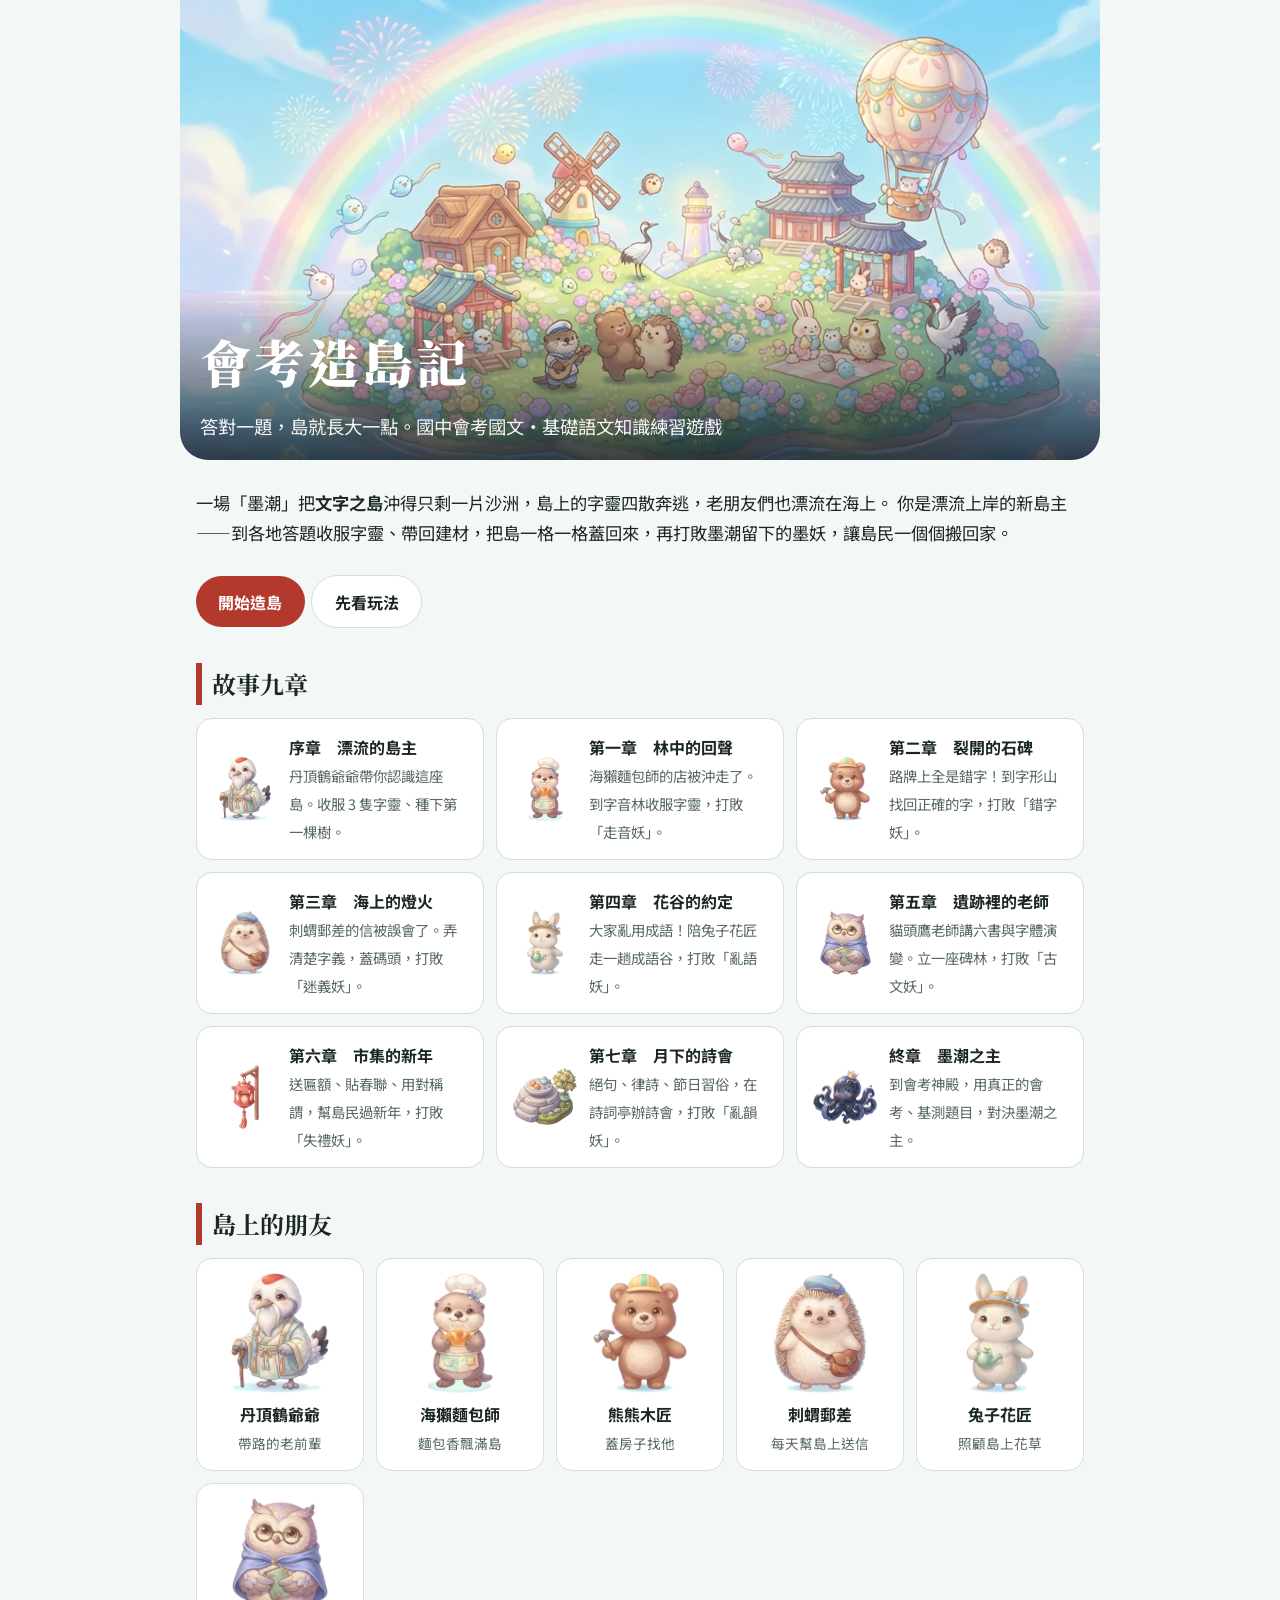
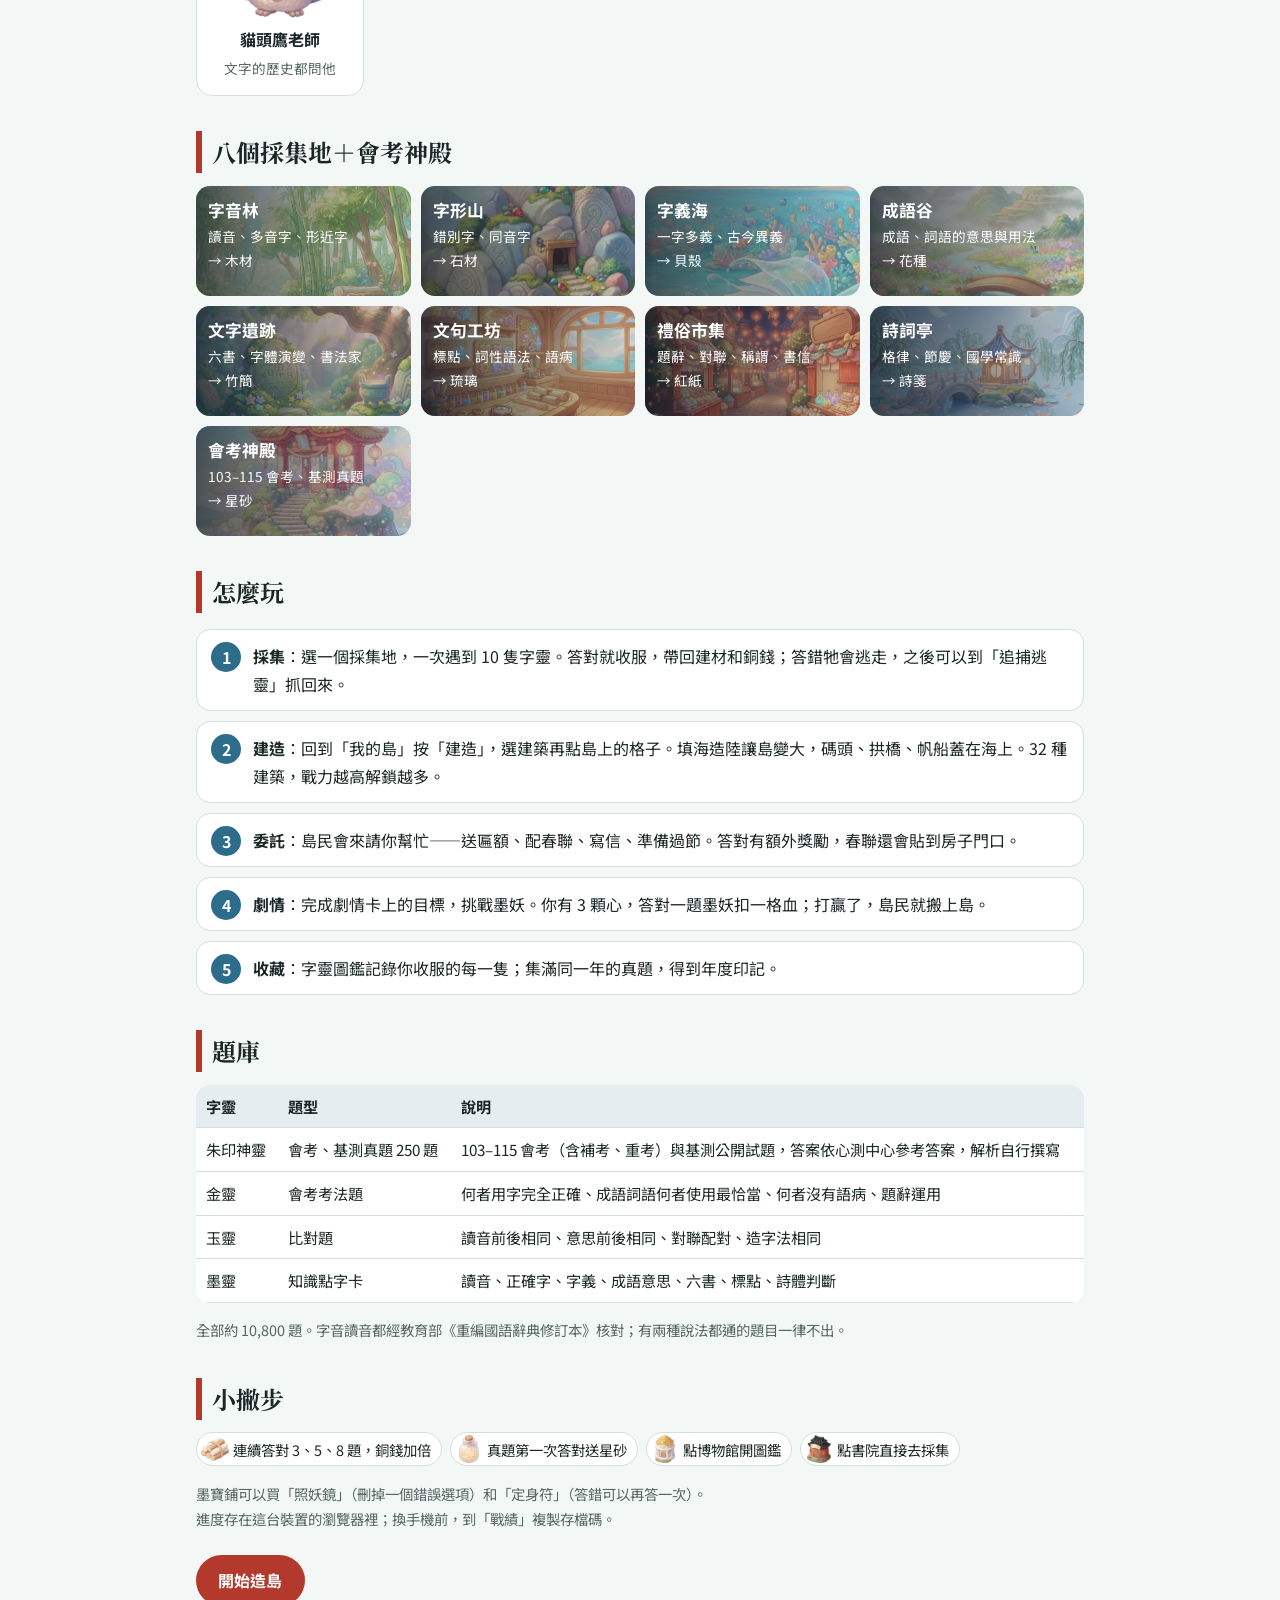
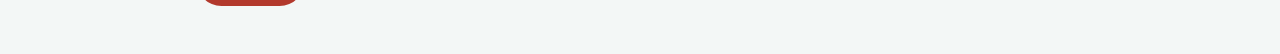
==== intro.html @ dff67b2e "更新網站 2026-10-27 16:10" ====
<!doctype html>
<html lang="zh-Hant">
<head>
<meta charset="utf-8">
<meta name="viewport" content="width=device-width, initial-scale=1">
<title>會考造島記・遊戲介紹</title>
<link rel="preconnect" href="https://fonts.googleapis.com">
<link rel="preconnect" href="https://fonts.gstatic.com" crossorigin>
<link href="https://fonts.googleapis.com/css2?family=Noto+Sans+TC:wght@400;500;700&family=Noto+Serif+TC:wght@700;900&display=swap" rel="stylesheet">
<style>
:root{--bg:#F3F7F6; --surface:#FFFFFF; --ink:#1B2725; --muted:#566764; --line:#D5DEDB; --accent:#2E6C8C; --warm:#B2392C; --gold:#8C6A0E}
@media (prefers-color-scheme: dark){:root:not([data-theme="light"]){--bg:#0E1615; --surface:#16201E; --ink:#E3EBE9; --muted:#97A8A4; --line:#2A3835; --accent:#5DA5C9; --warm:#E8705F; --gold:#DDB349}}
:root[data-theme="dark"]{--bg:#0E1615; --surface:#16201E; --ink:#E3EBE9; --muted:#97A8A4; --line:#2A3835; --accent:#5DA5C9; --warm:#E8705F; --gold:#DDB349}
*{box-sizing:border-box}
body{margin:0; background:var(--bg); color:var(--ink); font-family:"Noto Sans TC",system-ui,sans-serif; line-height:1.75}
.wrap{max-width:920px; margin:0 auto; padding:0 16px 48px}
.hero{position:relative; border-radius:0 0 28px 28px; overflow:hidden; margin:0 -16px 28px}
.hero img{display:block; width:100%; aspect-ratio:16/8; object-fit:cover}
.hero .t{position:absolute; inset:auto 0 0 0; padding:24px 20px 18px; background:linear-gradient(transparent, rgba(10,20,30,.78)); color:#fff}
.hero h1{font-family:"Noto Serif TC",serif; font-weight:900; font-size:clamp(2rem,6vw,3.2rem); margin:0; letter-spacing:.06em}
.hero p{margin:.2rem 0 0; font-size:clamp(.95rem,2.6vw,1.15rem); opacity:.95}
h2{font-family:"Noto Serif TC",serif; font-size:1.5rem; margin:2.2rem 0 .8rem; padding-left:.6rem; border-left:6px solid var(--warm)}
.lead{font-size:1.08rem}
.cta{display:inline-block; margin:.6rem .4rem 0 0; padding:.7rem 1.4rem; border-radius:999px; background:var(--warm); color:#fff; text-decoration:none; font-weight:700}
.cta.alt{background:var(--surface); color:var(--ink); border:1px solid var(--line)}
.grid{display:grid; gap:12px; grid-template-columns:repeat(auto-fill,minmax(250px,1fr))}
.card{background:var(--surface); border:1px solid var(--line); border-radius:16px; padding:14px 16px}
.chap{display:flex; gap:12px; align-items:center}
.chap img{width:64px; height:64px; object-fit:contain; flex:none}
.chap b{display:block}
.chap span{font-size:.9rem; color:var(--muted)}
.ppl{display:grid; gap:12px; grid-template-columns:repeat(auto-fill,minmax(140px,1fr)); text-align:center}
.ppl img{width:100%; max-width:120px; aspect-ratio:1; object-fit:contain}
.ppl b{display:block}
.ppl span{font-size:.85rem; color:var(--muted)}
.places{display:grid; gap:10px; grid-template-columns:repeat(auto-fill,minmax(200px,1fr))}
.place{position:relative; border-radius:14px; overflow:hidden; min-height:110px; color:#fff}
.place img{position:absolute; inset:0; width:100%; height:100%; object-fit:cover}
.place div{position:relative; padding:10px 12px; background:linear-gradient(90deg, rgba(10,20,30,.72), rgba(10,20,30,.15)); min-height:110px}
.place b{font-size:1.05rem}
.place span{display:block; font-size:.85rem}
.steps{counter-reset:s; list-style:none; padding:0; display:grid; gap:10px}
.steps li{counter-increment:s; background:var(--surface); border:1px solid var(--line); border-radius:14px; padding:12px 14px 12px 56px; position:relative}
.steps li::before{content:counter(s); position:absolute; left:14px; top:12px; width:30px; height:30px; border-radius:50%; background:var(--accent); color:#fff; display:grid; place-items:center; font-weight:700}
table{width:100%; border-collapse:collapse; background:var(--surface); border-radius:14px; overflow:hidden; font-size:.95rem}
th,td{padding:8px 10px; border-bottom:1px solid var(--line); text-align:left; vertical-align:top}
th{background:color-mix(in srgb, var(--accent) 12%, var(--surface))}
.icons{display:flex; flex-wrap:wrap; gap:8px}
.icons span{display:flex; align-items:center; gap:4px; background:var(--surface); border:1px solid var(--line); border-radius:999px; padding:2px 10px 2px 4px; font-size:.9rem}
.icons img{width:28px; height:28px; object-fit:contain}
.note{color:var(--muted); font-size:.9rem}
.tablewrap{overflow-x:auto}
</style>
</head>
<body>
<div class="wrap">
  <header class="hero">
    <img src="assets/scenes/s_ending.webp" onerror="this.src='assets/hero.webp'" alt="">
    <div class="t"><h1>會考造島記</h1><p>答對一題，島就長大一點。國中會考國文・基礎語文知識練習遊戲</p></div>
  </header>

  <p class="lead">一場「墨潮」把<b>文字之島</b>沖得只剩一片沙洲，島上的字靈四散奔逃，老朋友們也漂流在海上。
  你是漂流上岸的新島主——到各地答題收服字靈、帶回建材，把島一格一格蓋回來，再打敗墨潮留下的墨妖，讓島民一個個搬回家。</p>
  <a class="cta" href="./">開始造島</a><a class="cta alt" href="#how">先看玩法</a>

  <h2>故事九章</h2>
  <div class="grid">
    <div class="card chap"><img src="assets/npc/crane.webp" alt=""><div><b>序章　漂流的島主</b><span>丹頂鶴爺爺帶你認識這座島。收服 3 隻字靈、種下第一棵樹。</span></div></div>
    <div class="card chap"><img src="assets/npc/otter.webp" alt=""><div><b>第一章　林中的回聲</b><span>海獺麵包師的店被沖走了。到字音林收服字靈，打敗「走音妖」。</span></div></div>
    <div class="card chap"><img src="assets/npc/bear.webp" alt=""><div><b>第二章　裂開的石碑</b><span>路牌上全是錯字！到字形山找回正確的字，打敗「錯字妖」。</span></div></div>
    <div class="card chap"><img src="assets/npc/hedgehog.webp" alt=""><div><b>第三章　海上的燈火</b><span>刺蝟郵差的信被誤會了。弄清楚字義，蓋碼頭，打敗「迷義妖」。</span></div></div>
    <div class="card chap"><img src="assets/npc/rabbit.webp" alt=""><div><b>第四章　花谷的約定</b><span>大家亂用成語！陪兔子花匠走一趟成語谷，打敗「亂語妖」。</span></div></div>
    <div class="card chap"><img src="assets/npc/owl.webp" alt=""><div><b>第五章　遺跡裡的老師</b><span>貓頭鷹老師講六書與字體演變。立一座碑林，打敗「古文妖」。</span></div></div>
    <div class="card chap"><img src="assets/icons/b_lantern.webp" alt=""><div><b>第六章　市集的新年</b><span>送匾額、貼春聯、用對稱謂，幫島民過新年，打敗「失禮妖」。</span></div></div>
    <div class="card chap"><img src="assets/icons/b_moon.webp" alt=""><div><b>第七章　月下的詩會</b><span>絕句、律詩、節日習俗，在詩詞亭辦詩會，打敗「亂韻妖」。</span></div></div>
    <div class="card chap"><img src="assets/boss/b8.webp" onerror="this.src='assets/icons/b_lighthouse.webp'" alt=""><div><b>終章　墨潮之主</b><span>到會考神殿，用真正的會考、基測題目，對決墨潮之主。</span></div></div>
  </div>

  <h2>島上的朋友</h2>
  <div class="ppl">
    <div class="card"><img src="assets/npc/crane.webp" alt=""><b>丹頂鶴爺爺</b><span>帶路的老前輩</span></div>
    <div class="card"><img src="assets/npc/otter.webp" alt=""><b>海獺麵包師</b><span>麵包香飄滿島</span></div>
    <div class="card"><img src="assets/npc/bear.webp" alt=""><b>熊熊木匠</b><span>蓋房子找他</span></div>
    <div class="card"><img src="assets/npc/hedgehog.webp" alt=""><b>刺蝟郵差</b><span>每天幫島上送信</span></div>
    <div class="card"><img src="assets/npc/rabbit.webp" alt=""><b>兔子花匠</b><span>照顧島上花草</span></div>
    <div class="card"><img src="assets/npc/owl.webp" alt=""><b>貓頭鷹老師</b><span>文字的歷史都問他</span></div>
  </div>

  <h2>八個採集地＋會考神殿</h2>
  <div class="places">
    <div class="place"><img src="assets/grounds/sound.webp" alt=""><div><b>字音林</b><span>讀音、多音字、形近字</span><span>→ 木材</span></div></div>
    <div class="place"><img src="assets/grounds/form.webp" alt=""><div><b>字形山</b><span>錯別字、同音字</span><span>→ 石材</span></div></div>
    <div class="place"><img src="assets/grounds/meaning.webp" alt=""><div><b>字義海</b><span>一字多義、古今異義</span><span>→ 貝殼</span></div></div>
    <div class="place"><img src="assets/grounds/idiom.webp" alt=""><div><b>成語谷</b><span>成語、詞語的意思與用法</span><span>→ 花種</span></div></div>
    <div class="place"><img src="assets/grounds/ruins.webp" alt=""><div><b>文字遺跡</b><span>六書、字體演變、書法家</span><span>→ 竹簡</span></div></div>
    <div class="place"><img src="assets/grounds/workshop.webp" alt=""><div><b>文句工坊</b><span>標點、詞性語法、語病</span><span>→ 琉璃</span></div></div>
    <div class="place"><img src="assets/grounds/market.webp" alt=""><div><b>禮俗市集</b><span>題辭、對聯、稱謂、書信</span><span>→ 紅紙</span></div></div>
    <div class="place"><img src="assets/grounds/pavilion.webp" alt=""><div><b>詩詞亭</b><span>格律、節慶、國學常識</span><span>→ 詩箋</span></div></div>
    <div class="place"><img src="assets/grounds/temple.webp" alt=""><div><b>會考神殿</b><span>103–115 會考、基測真題</span><span>→ 星砂</span></div></div>
  </div>

  <h2 id="how">怎麼玩</h2>
  <ol class="steps">
    <li><b>採集</b>：選一個採集地，一次遇到 10 隻字靈。答對就收服，帶回建材和銅錢；答錯牠會逃走，之後可以到「追捕逃靈」抓回來。</li>
    <li><b>建造</b>：回到「我的島」按「建造」，選建築再點島上的格子。填海造陸讓島變大，碼頭、拱橋、帆船蓋在海上。32 種建築，戰力越高解鎖越多。</li>
    <li><b>委託</b>：島民會來請你幫忙——送匾額、配春聯、寫信、準備過節。答對有額外獎勵，春聯還會貼到房子門口。</li>
    <li><b>劇情</b>：完成劇情卡上的目標，挑戰墨妖。你有 3 顆心，答對一題墨妖扣一格血；打贏了，島民就搬上島。</li>
    <li><b>收藏</b>：字靈圖鑑記錄你收服的每一隻；集滿同一年的真題，得到年度印記。</li>
  </ol>

  <h2>題庫</h2>
  <div class="tablewrap"><table>
    <tr><th>字靈</th><th>題型</th><th>說明</th></tr>
    <tr><td>朱印神靈</td><td>會考、基測真題 250 題</td><td>103–115 會考（含補考、重考）與基測公開試題，答案依心測中心參考答案，解析自行撰寫</td></tr>
    <tr><td>金靈</td><td>會考考法題</td><td>何者用字完全正確、成語詞語何者使用最恰當、何者沒有語病、題辭運用</td></tr>
    <tr><td>玉靈</td><td>比對題</td><td>讀音前後相同、意思前後相同、對聯配對、造字法相同</td></tr>
    <tr><td>墨靈</td><td>知識點字卡</td><td>讀音、正確字、字義、成語意思、六書、標點、詩體判斷</td></tr>
  </table></div>
  <p class="note">全部約 10,800 題。字音讀音都經教育部《重編國語辭典修訂本》核對；有兩種說法都通的題目一律不出。</p>

  <h2>小撇步</h2>
  <div class="icons">
    <span><img src="assets/icons/m_wood.webp" alt="">連續答對 3、5、8 題，銅錢加倍</span>
    <span><img src="assets/icons/m_star.webp" alt="">真題第一次答對送星砂</span>
    <span><img src="assets/icons/b_museum.webp" alt="">點博物館開圖鑑</span>
    <span><img src="assets/icons/b_academy.webp" alt="">點書院直接去採集</span>
  </div>
  <p class="note">墨寶鋪可以買「照妖鏡」（刪掉一個錯誤選項）和「定身符」（答錯可以再答一次）。<br>
  進度存在這台裝置的瀏覽器裡；換手機前，到「戰績」複製存檔碼。</p>
  <a class="cta" href="./">開始造島</a>
</div>
</body>
</html>
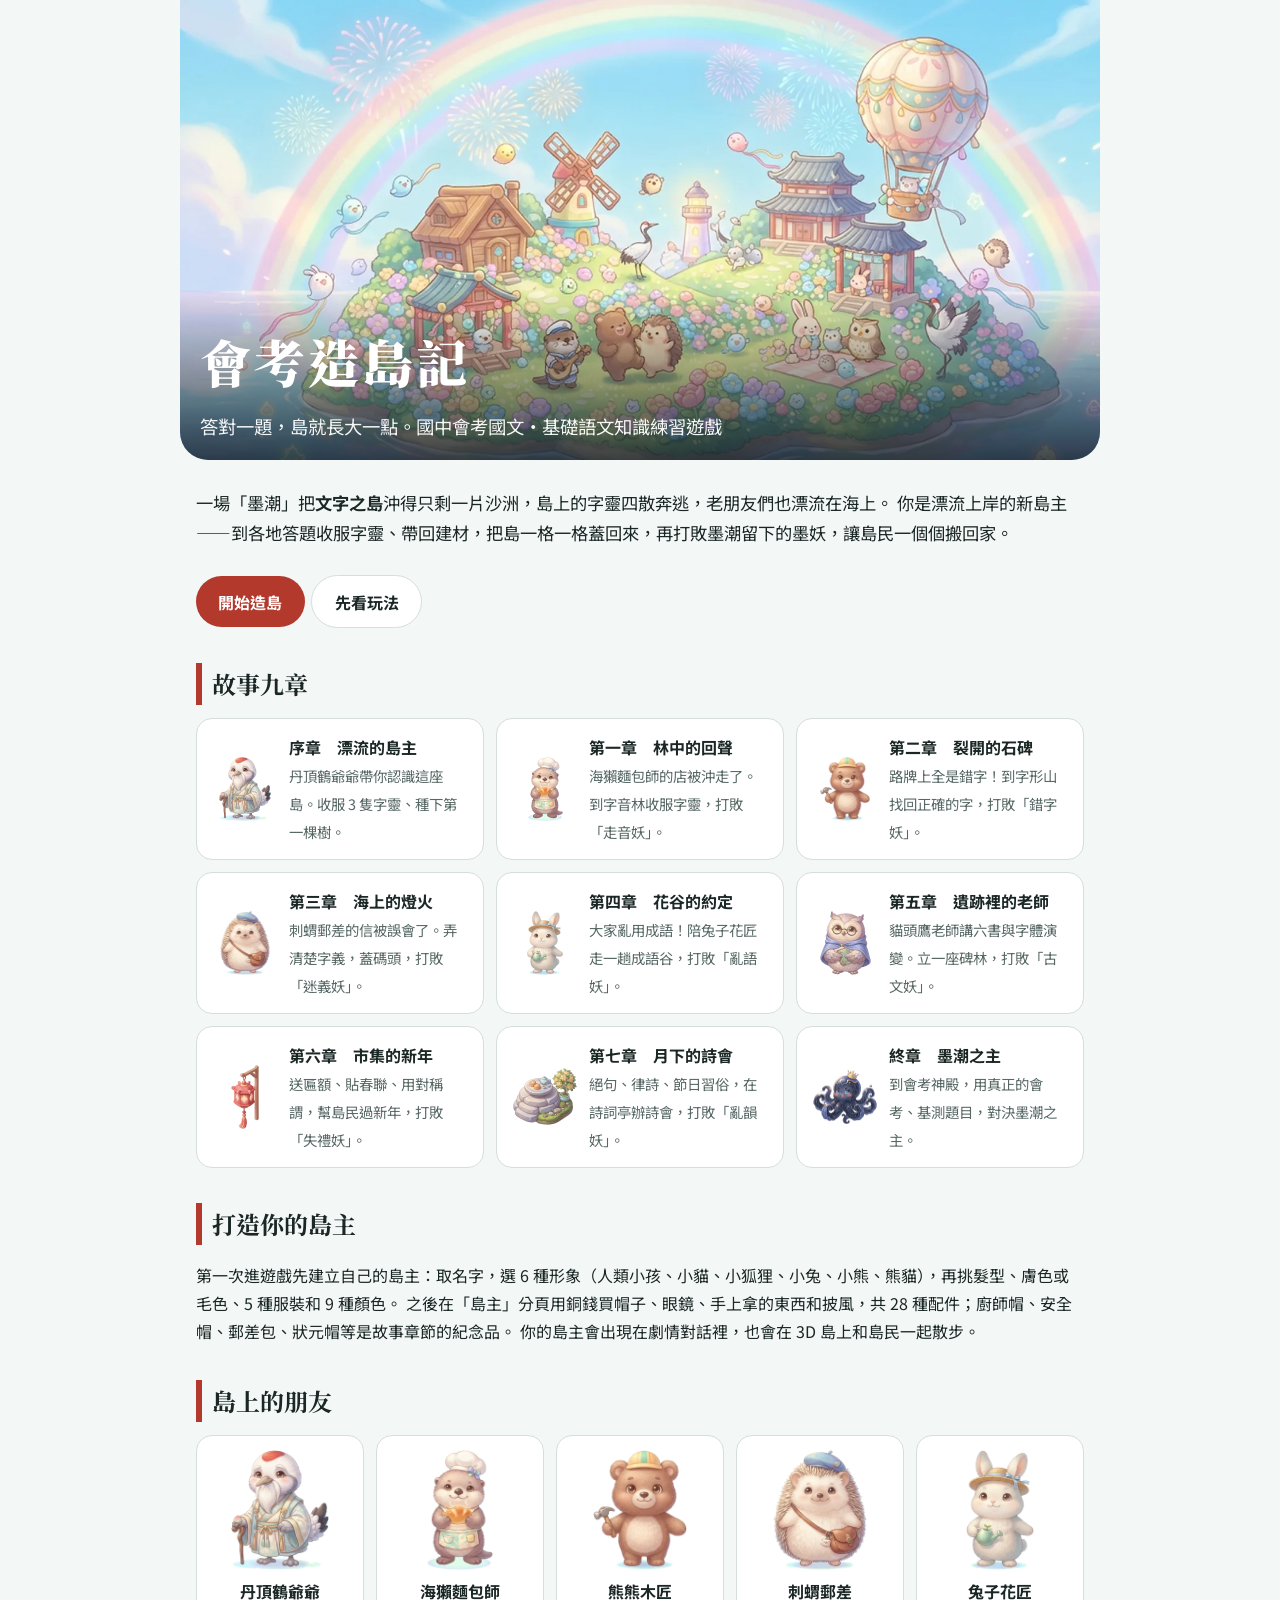
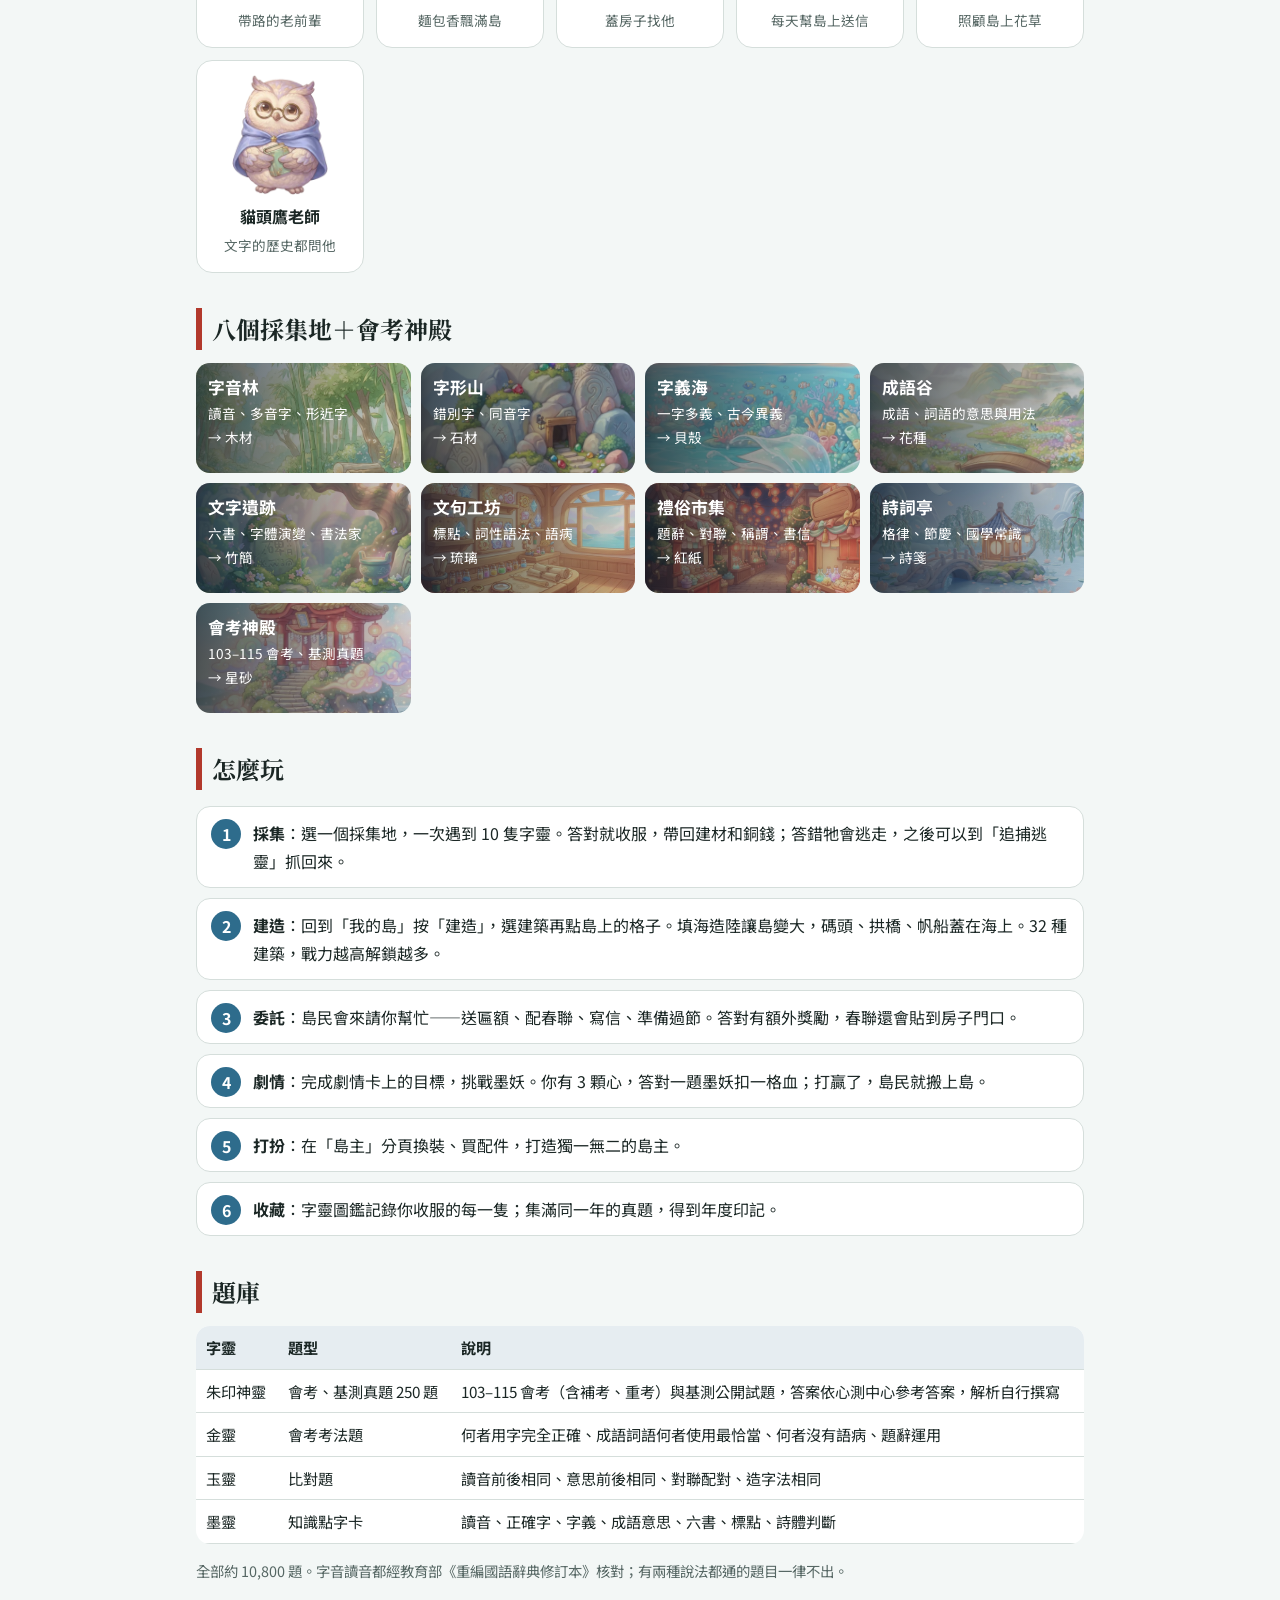
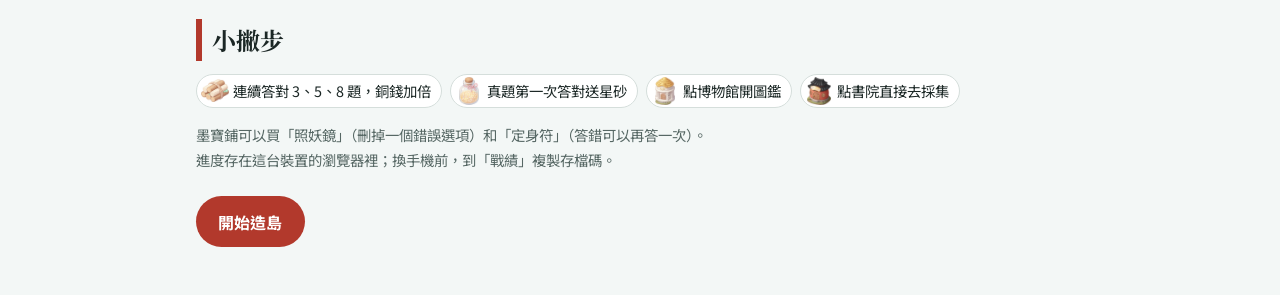
==== commit 091cab66: "更新網站 2026-10-27 17:28" ====
--- a/intro.html
+++ b/intro.html
@@ -76,6 +76,11 @@
     <div class="card chap"><img src="assets/boss/b8.webp" onerror="this.src='assets/icons/b_lighthouse.webp'" alt=""><div><b>終章　墨潮之主</b><span>到會考神殿，用真正的會考、基測題目，對決墨潮之主。</span></div></div>
   </div>
 
+  <h2>打造你的島主</h2>
+  <p>第一次進遊戲先建立自己的島主：取名字，選 6 種形象（人類小孩、小貓、小狐狸、小兔、小熊、熊貓），再挑髮型、膚色或毛色、5 種服裝和 9 種顏色。
+  之後在「島主」分頁用銅錢買帽子、眼鏡、手上拿的東西和披風，共 28 種配件；廚師帽、安全帽、郵差包、狀元帽等是故事章節的紀念品。
+  你的島主會出現在劇情對話裡，也會在 3D 島上和島民一起散步。</p>
+
   <h2>島上的朋友</h2>
   <div class="ppl">
     <div class="card"><img src="assets/npc/crane.webp" alt=""><b>丹頂鶴爺爺</b><span>帶路的老前輩</span></div>
@@ -105,6 +110,7 @@
     <li><b>建造</b>：回到「我的島」按「建造」，選建築再點島上的格子。填海造陸讓島變大，碼頭、拱橋、帆船蓋在海上。32 種建築，戰力越高解鎖越多。</li>
     <li><b>委託</b>：島民會來請你幫忙——送匾額、配春聯、寫信、準備過節。答對有額外獎勵，春聯還會貼到房子門口。</li>
     <li><b>劇情</b>：完成劇情卡上的目標，挑戰墨妖。你有 3 顆心，答對一題墨妖扣一格血；打贏了，島民就搬上島。</li>
+    <li><b>打扮</b>：在「島主」分頁換裝、買配件，打造獨一無二的島主。</li>
     <li><b>收藏</b>：字靈圖鑑記錄你收服的每一隻；集滿同一年的真題，得到年度印記。</li>
   </ol>
 
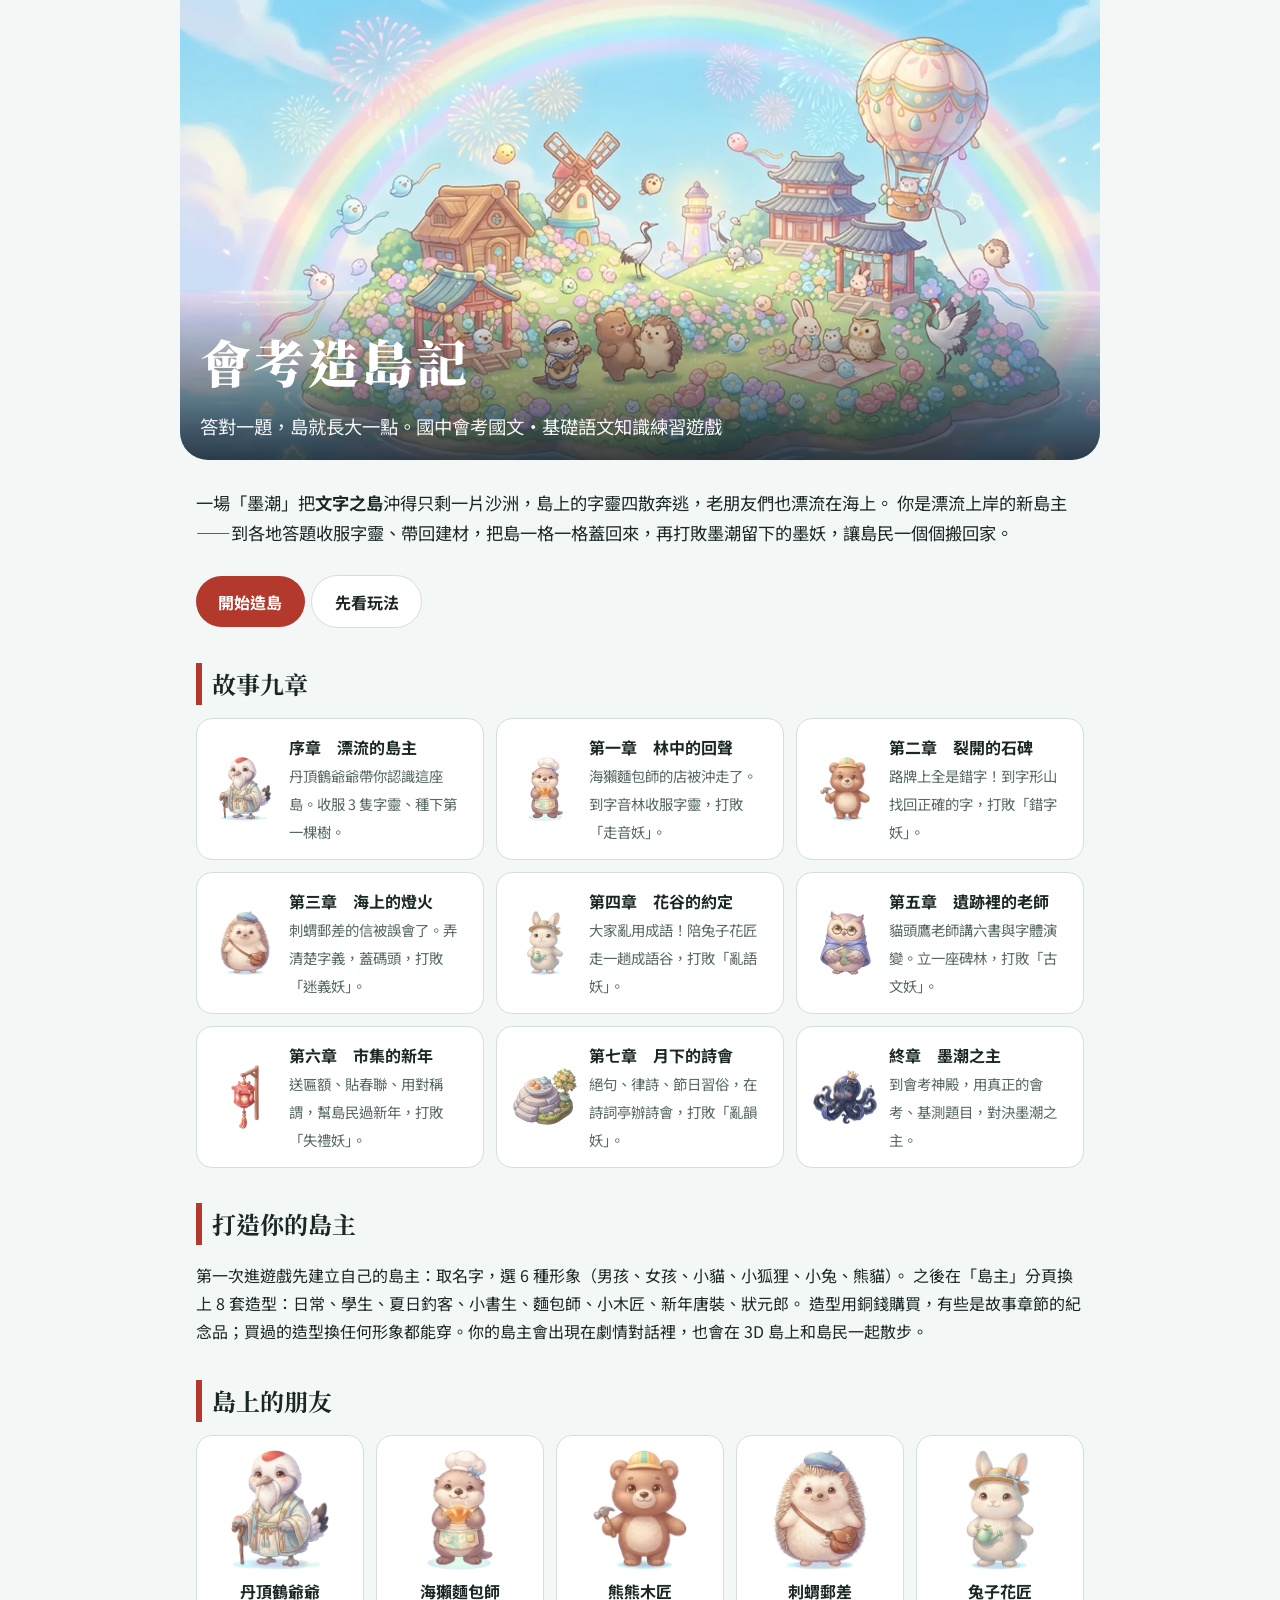
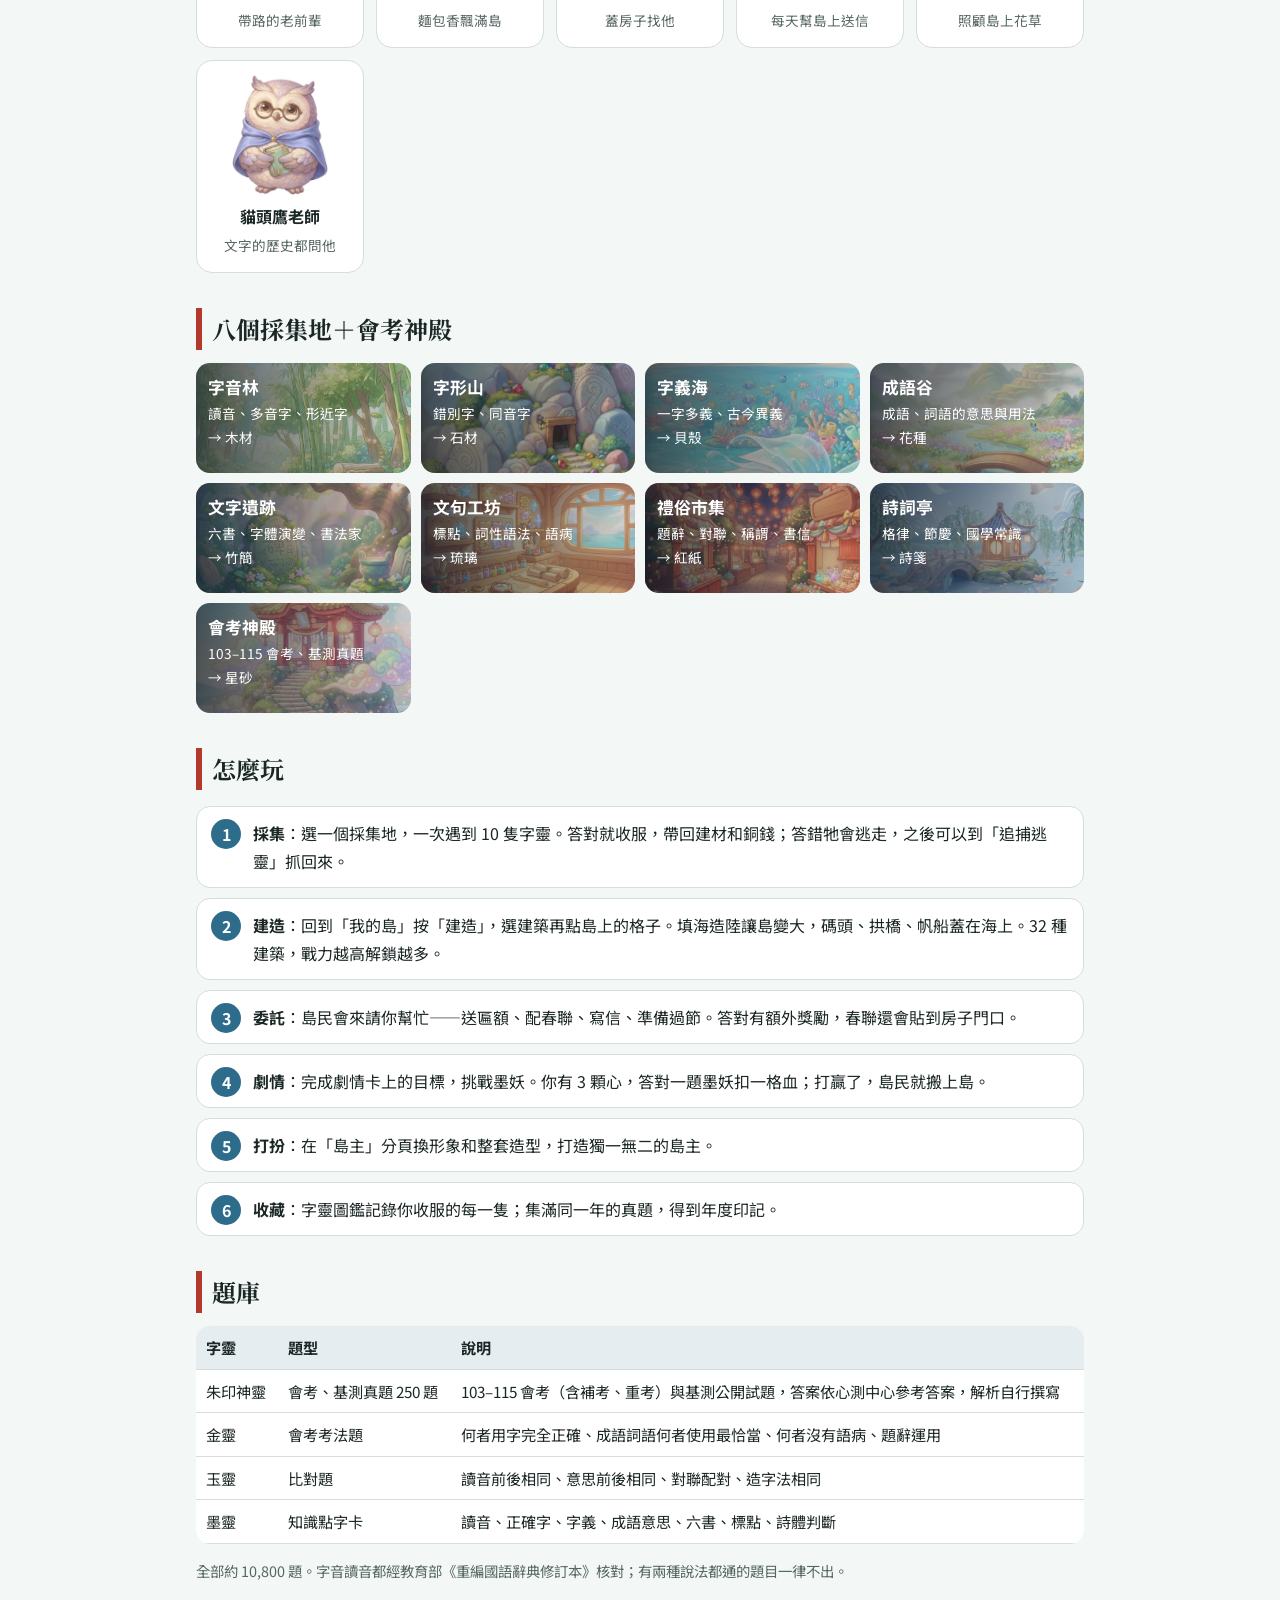
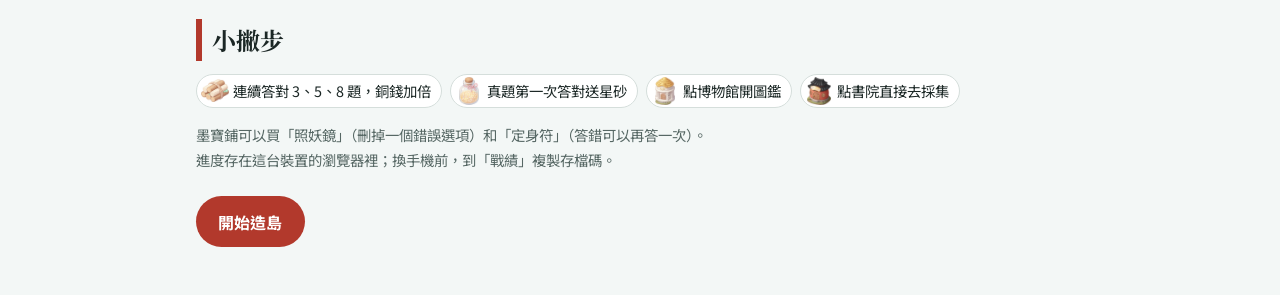
==== commit 61dc31b0: "更新網站 2026-10-27 18:23" ====
--- a/intro.html
+++ b/intro.html
@@ -77,9 +77,9 @@
   </div>
 
   <h2>打造你的島主</h2>
-  <p>第一次進遊戲先建立自己的島主：取名字，選 6 種形象（人類小孩、小貓、小狐狸、小兔、小熊、熊貓），再挑髮型、膚色或毛色、5 種服裝和 9 種顏色。
-  之後在「島主」分頁用銅錢買帽子、眼鏡、手上拿的東西和披風，共 28 種配件；廚師帽、安全帽、郵差包、狀元帽等是故事章節的紀念品。
-  你的島主會出現在劇情對話裡，也會在 3D 島上和島民一起散步。</p>
+  <p>第一次進遊戲先建立自己的島主：取名字，選 6 種形象（男孩、女孩、小貓、小狐狸、小兔、熊貓）。
+  之後在「島主」分頁換上 8 套造型：日常、學生、夏日釣客、小書生、麵包師、小木匠、新年唐裝、狀元郎。
+  造型用銅錢購買，有些是故事章節的紀念品；買過的造型換任何形象都能穿。你的島主會出現在劇情對話裡，也會在 3D 島上和島民一起散步。</p>
 
   <h2>島上的朋友</h2>
   <div class="ppl">
@@ -110,7 +110,7 @@
     <li><b>建造</b>：回到「我的島」按「建造」，選建築再點島上的格子。填海造陸讓島變大，碼頭、拱橋、帆船蓋在海上。32 種建築，戰力越高解鎖越多。</li>
     <li><b>委託</b>：島民會來請你幫忙——送匾額、配春聯、寫信、準備過節。答對有額外獎勵，春聯還會貼到房子門口。</li>
     <li><b>劇情</b>：完成劇情卡上的目標，挑戰墨妖。你有 3 顆心，答對一題墨妖扣一格血；打贏了，島民就搬上島。</li>
-    <li><b>打扮</b>：在「島主」分頁換裝、買配件，打造獨一無二的島主。</li>
+    <li><b>打扮</b>：在「島主」分頁換形象和整套造型，打造獨一無二的島主。</li>
     <li><b>收藏</b>：字靈圖鑑記錄你收服的每一隻；集滿同一年的真題，得到年度印記。</li>
   </ol>
 
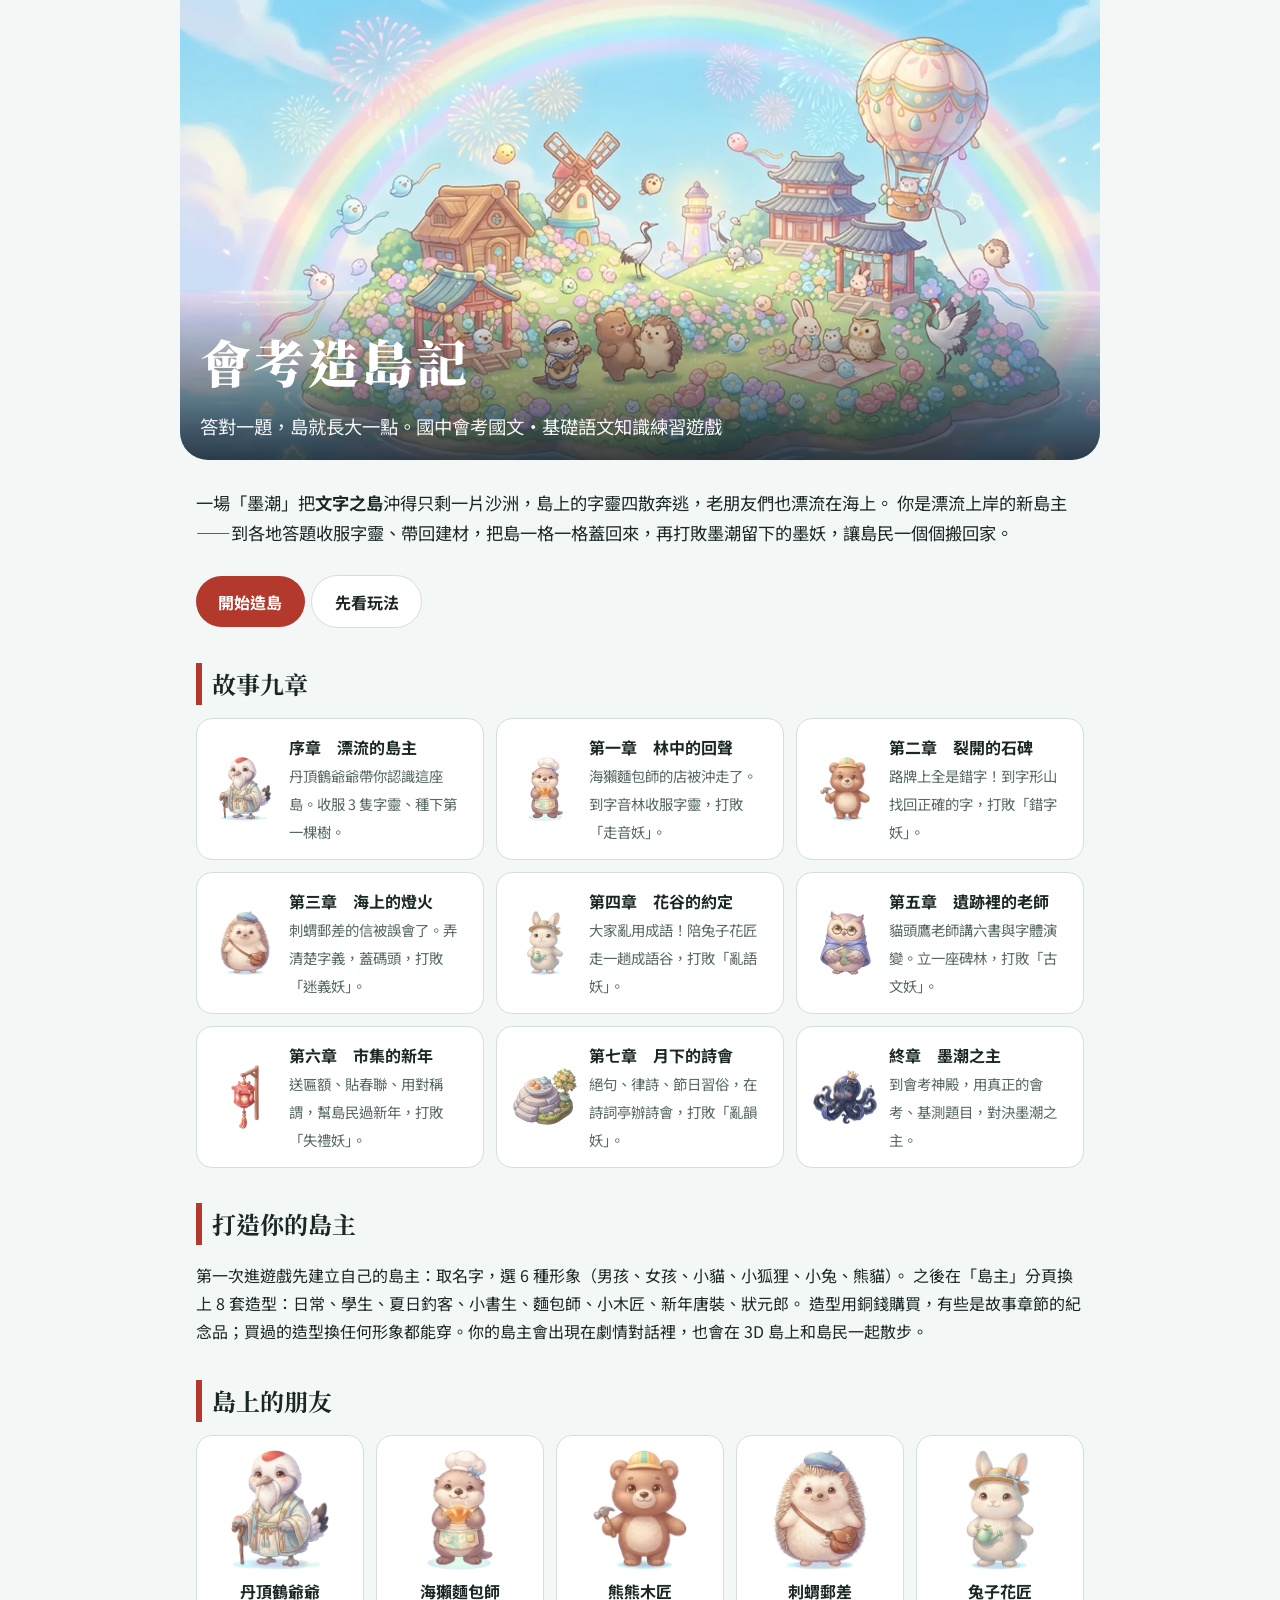
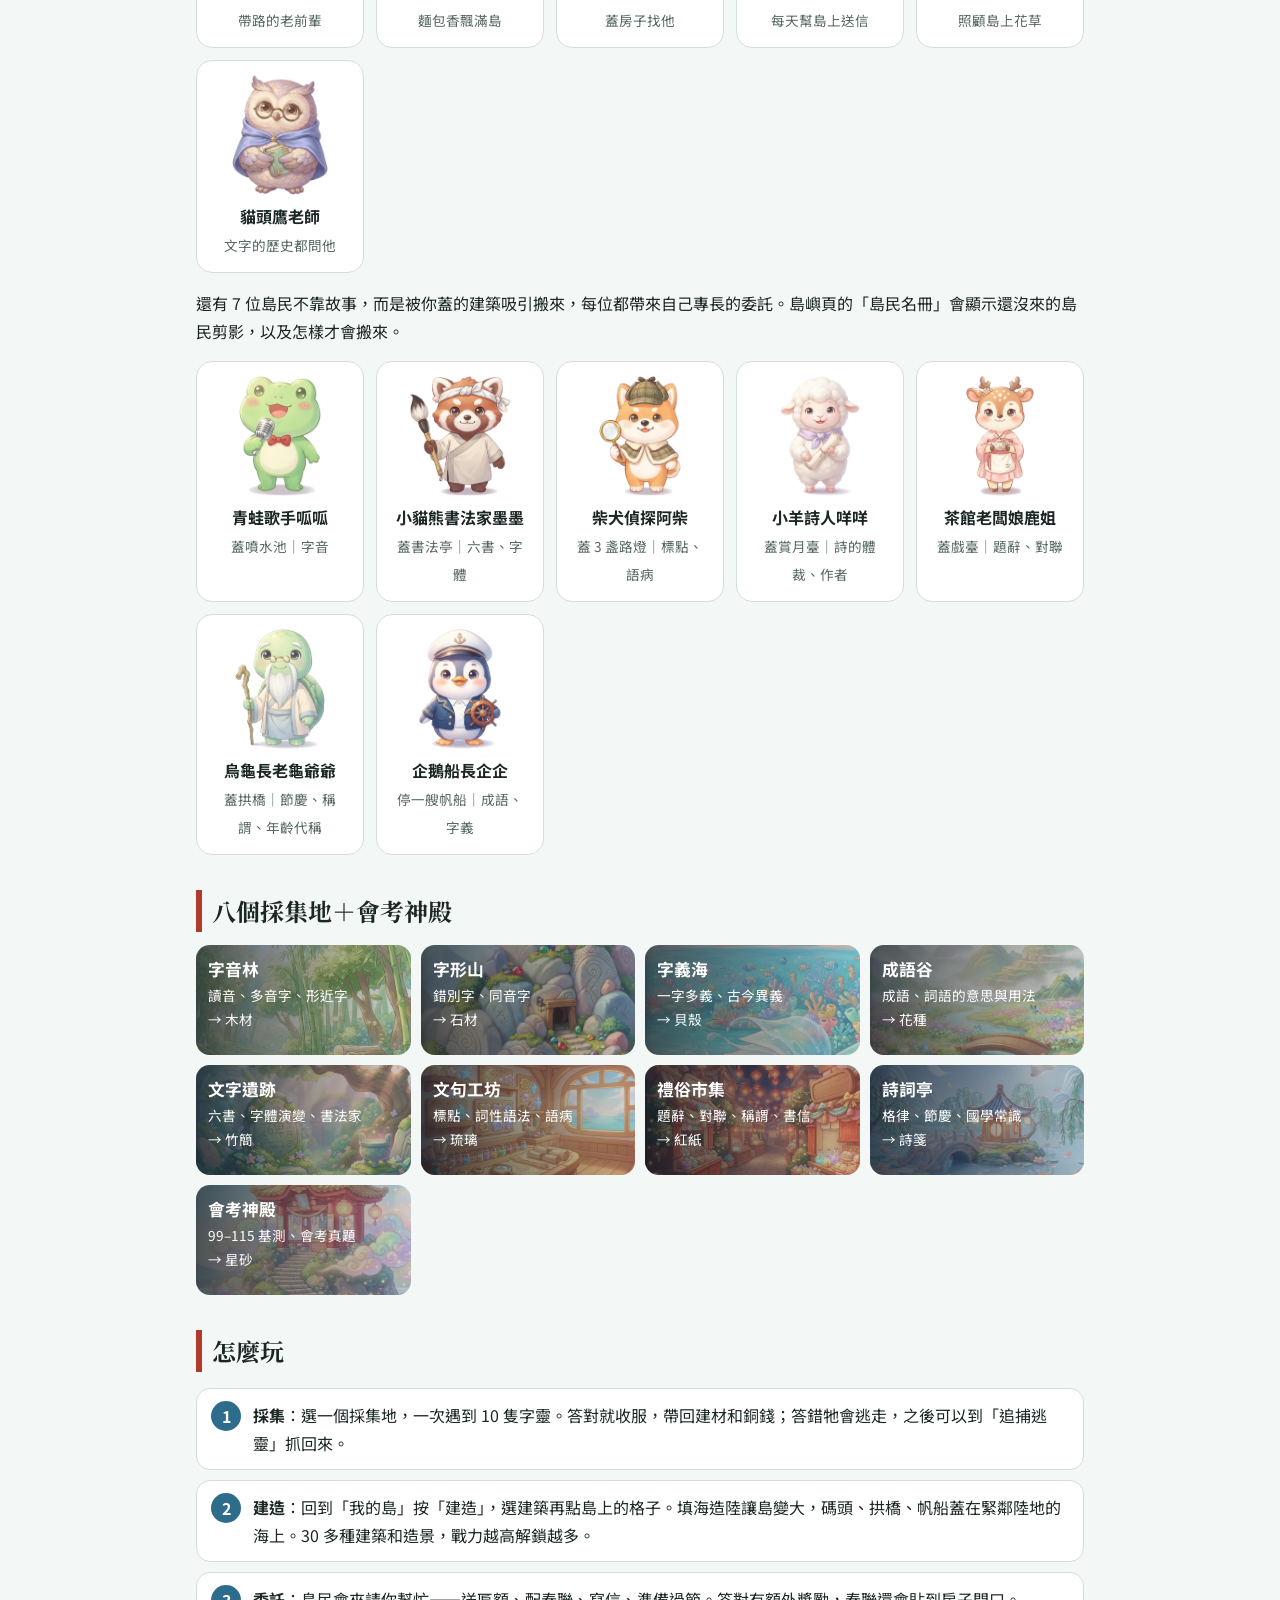
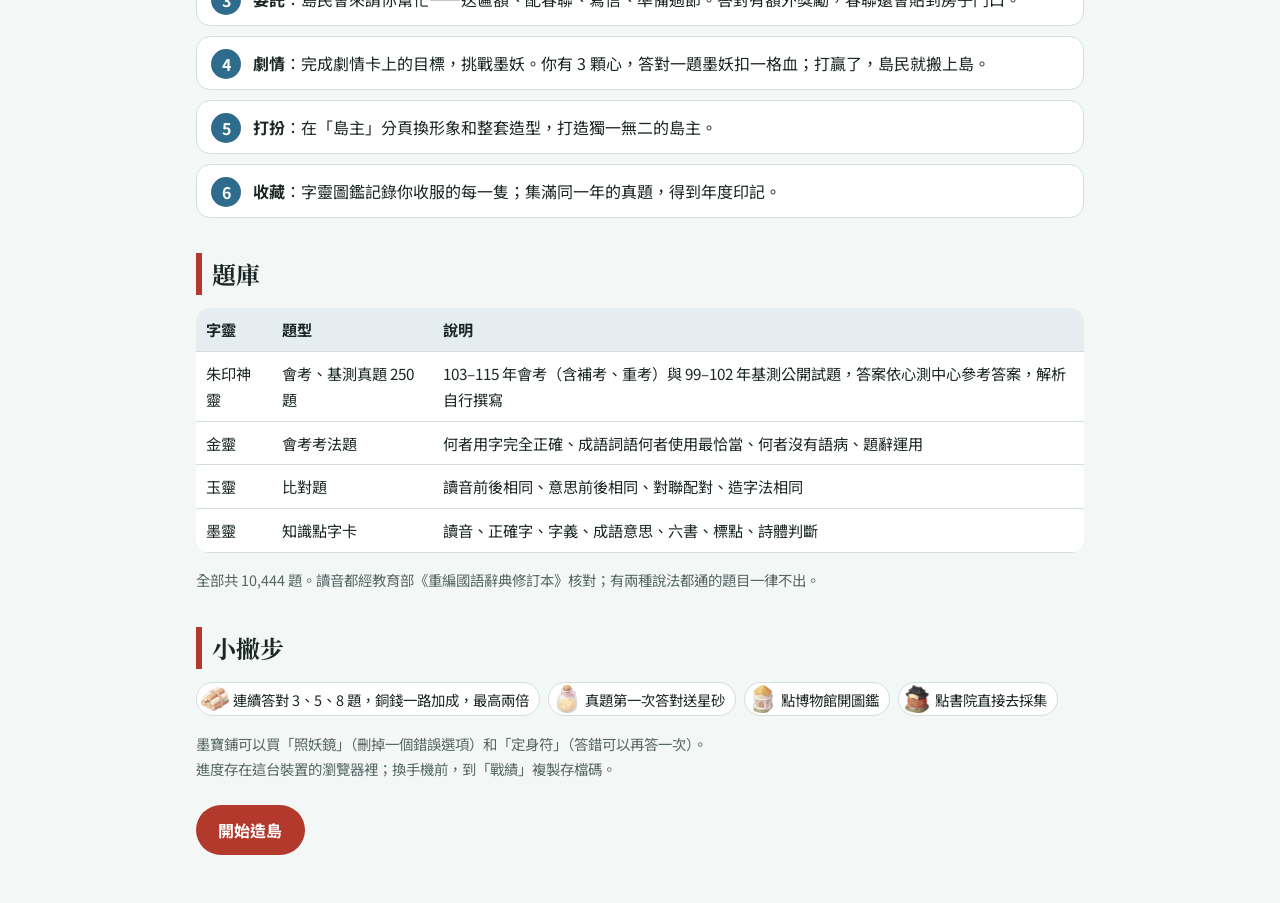
==== commit 5872b90c: "更新網站 2026-10-27 20:48" ====
--- a/intro.html
+++ b/intro.html
@@ -90,6 +90,16 @@
     <div class="card"><img src="assets/npc/rabbit.webp" alt=""><b>兔子花匠</b><span>照顧島上花草</span></div>
     <div class="card"><img src="assets/npc/owl.webp" alt=""><b>貓頭鷹老師</b><span>文字的歷史都問他</span></div>
   </div>
+  <p>還有 7 位島民不靠故事，而是被你蓋的建築吸引搬來，每位都帶來自己專長的委託。島嶼頁的「島民名冊」會顯示還沒來的島民剪影，以及怎樣才會搬來。</p>
+  <div class="ppl">
+    <div class="card"><img src="assets/npc/frog.webp" alt=""><b>青蛙歌手呱呱</b><span>蓋噴水池｜字音</span></div>
+    <div class="card"><img src="assets/npc/redpanda.webp" alt=""><b>小貓熊書法家墨墨</b><span>蓋書法亭｜六書、字體</span></div>
+    <div class="card"><img src="assets/npc/shiba.webp" alt=""><b>柴犬偵探阿柴</b><span>蓋 3 盞路燈｜標點、語病</span></div>
+    <div class="card"><img src="assets/npc/sheep.webp" alt=""><b>小羊詩人咩咩</b><span>蓋賞月臺｜詩的體裁、作者</span></div>
+    <div class="card"><img src="assets/npc/deer.webp" alt=""><b>茶館老闆娘鹿姐</b><span>蓋戲臺｜題辭、對聯</span></div>
+    <div class="card"><img src="assets/npc/turtle.webp" alt=""><b>烏龜長老龜爺爺</b><span>蓋拱橋｜節慶、稱謂、年齡代稱</span></div>
+    <div class="card"><img src="assets/npc/penguin.webp" alt=""><b>企鵝船長企企</b><span>停一艘帆船｜成語、字義</span></div>
+  </div>
 
   <h2>八個採集地＋會考神殿</h2>
   <div class="places">
@@ -101,13 +111,13 @@
     <div class="place"><img src="assets/grounds/workshop.webp" alt=""><div><b>文句工坊</b><span>標點、詞性語法、語病</span><span>→ 琉璃</span></div></div>
     <div class="place"><img src="assets/grounds/market.webp" alt=""><div><b>禮俗市集</b><span>題辭、對聯、稱謂、書信</span><span>→ 紅紙</span></div></div>
     <div class="place"><img src="assets/grounds/pavilion.webp" alt=""><div><b>詩詞亭</b><span>格律、節慶、國學常識</span><span>→ 詩箋</span></div></div>
-    <div class="place"><img src="assets/grounds/temple.webp" alt=""><div><b>會考神殿</b><span>103–115 會考、基測真題</span><span>→ 星砂</span></div></div>
+    <div class="place"><img src="assets/grounds/temple.webp" alt=""><div><b>會考神殿</b><span>99–115 基測、會考真題</span><span>→ 星砂</span></div></div>
   </div>
 
   <h2 id="how">怎麼玩</h2>
   <ol class="steps">
     <li><b>採集</b>：選一個採集地，一次遇到 10 隻字靈。答對就收服，帶回建材和銅錢；答錯牠會逃走，之後可以到「追捕逃靈」抓回來。</li>
-    <li><b>建造</b>：回到「我的島」按「建造」，選建築再點島上的格子。填海造陸讓島變大，碼頭、拱橋、帆船蓋在海上。32 種建築，戰力越高解鎖越多。</li>
+    <li><b>建造</b>：回到「我的島」按「建造」，選建築再點島上的格子。填海造陸讓島變大，碼頭、拱橋、帆船蓋在緊鄰陸地的海上。30 多種建築和造景，戰力越高解鎖越多。</li>
     <li><b>委託</b>：島民會來請你幫忙——送匾額、配春聯、寫信、準備過節。答對有額外獎勵，春聯還會貼到房子門口。</li>
     <li><b>劇情</b>：完成劇情卡上的目標，挑戰墨妖。你有 3 顆心，答對一題墨妖扣一格血；打贏了，島民就搬上島。</li>
     <li><b>打扮</b>：在「島主」分頁換形象和整套造型，打造獨一無二的島主。</li>
@@ -117,16 +127,16 @@
   <h2>題庫</h2>
   <div class="tablewrap"><table>
     <tr><th>字靈</th><th>題型</th><th>說明</th></tr>
-    <tr><td>朱印神靈</td><td>會考、基測真題 250 題</td><td>103–115 會考（含補考、重考）與基測公開試題，答案依心測中心參考答案，解析自行撰寫</td></tr>
+    <tr><td>朱印神靈</td><td>會考、基測真題 250 題</td><td>103–115 年會考（含補考、重考）與 99–102 年基測公開試題，答案依心測中心參考答案，解析自行撰寫</td></tr>
     <tr><td>金靈</td><td>會考考法題</td><td>何者用字完全正確、成語詞語何者使用最恰當、何者沒有語病、題辭運用</td></tr>
     <tr><td>玉靈</td><td>比對題</td><td>讀音前後相同、意思前後相同、對聯配對、造字法相同</td></tr>
     <tr><td>墨靈</td><td>知識點字卡</td><td>讀音、正確字、字義、成語意思、六書、標點、詩體判斷</td></tr>
   </table></div>
-  <p class="note">全部約 10,800 題。字音讀音都經教育部《重編國語辭典修訂本》核對；有兩種說法都通的題目一律不出。</p>
+  <p class="note">全部共 10,444 題。讀音都經教育部《重編國語辭典修訂本》核對；有兩種說法都通的題目一律不出。</p>
 
   <h2>小撇步</h2>
   <div class="icons">
-    <span><img src="assets/icons/m_wood.webp" alt="">連續答對 3、5、8 題，銅錢加倍</span>
+    <span><img src="assets/icons/m_wood.webp" alt="">連續答對 3、5、8 題，銅錢一路加成，最高兩倍</span>
     <span><img src="assets/icons/m_star.webp" alt="">真題第一次答對送星砂</span>
     <span><img src="assets/icons/b_museum.webp" alt="">點博物館開圖鑑</span>
     <span><img src="assets/icons/b_academy.webp" alt="">點書院直接去採集</span>
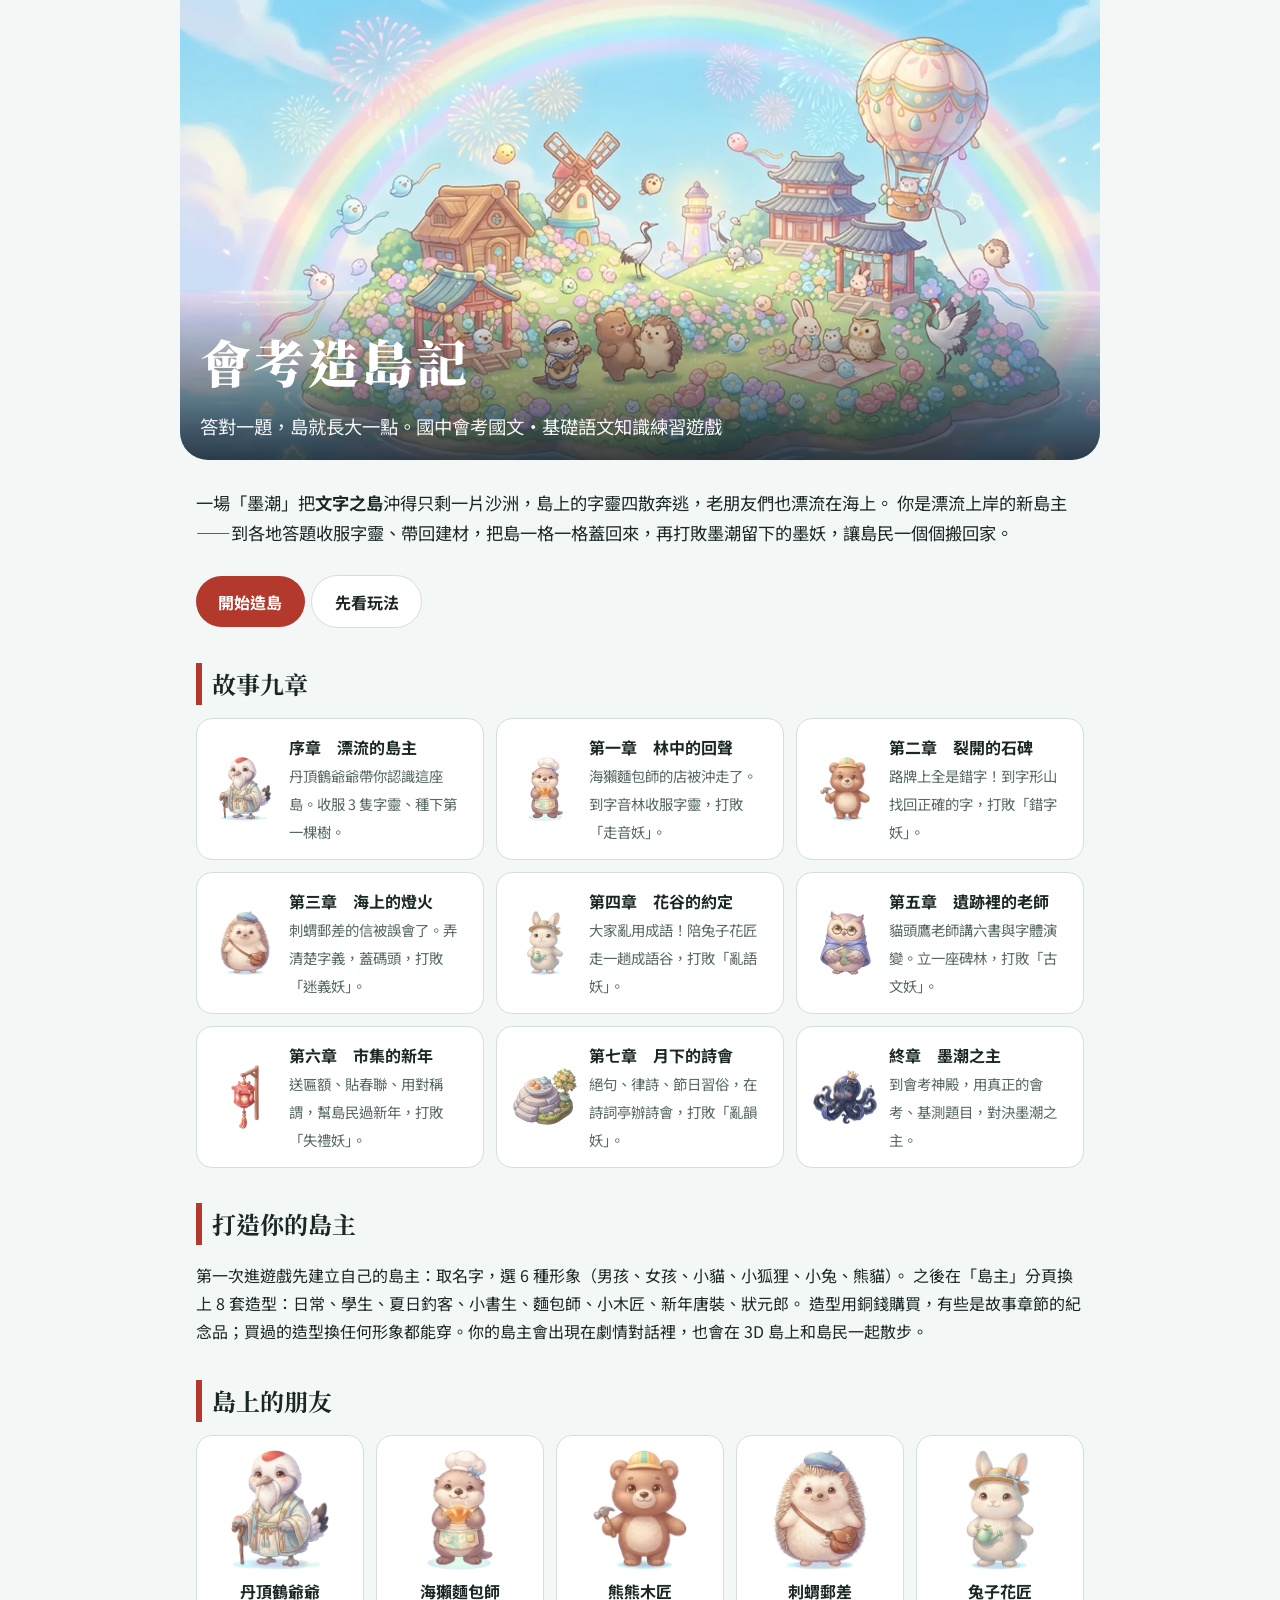
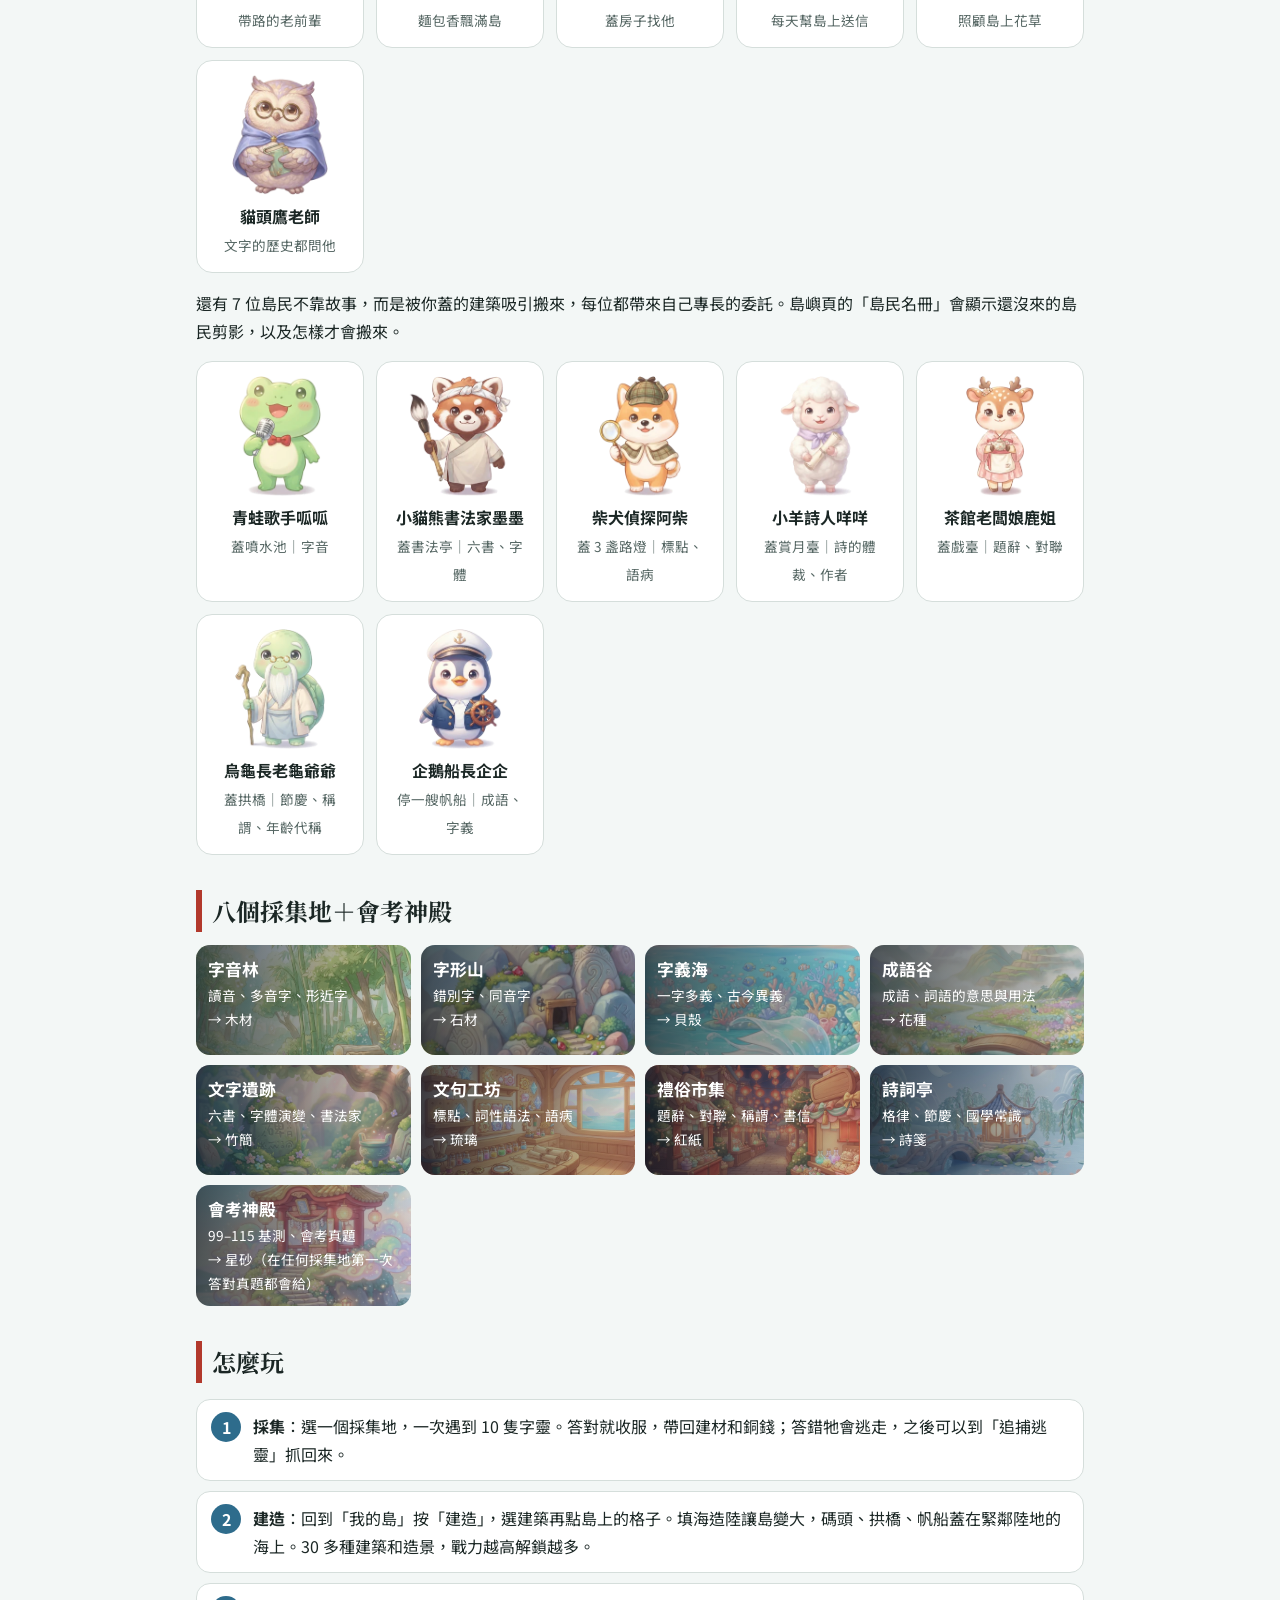
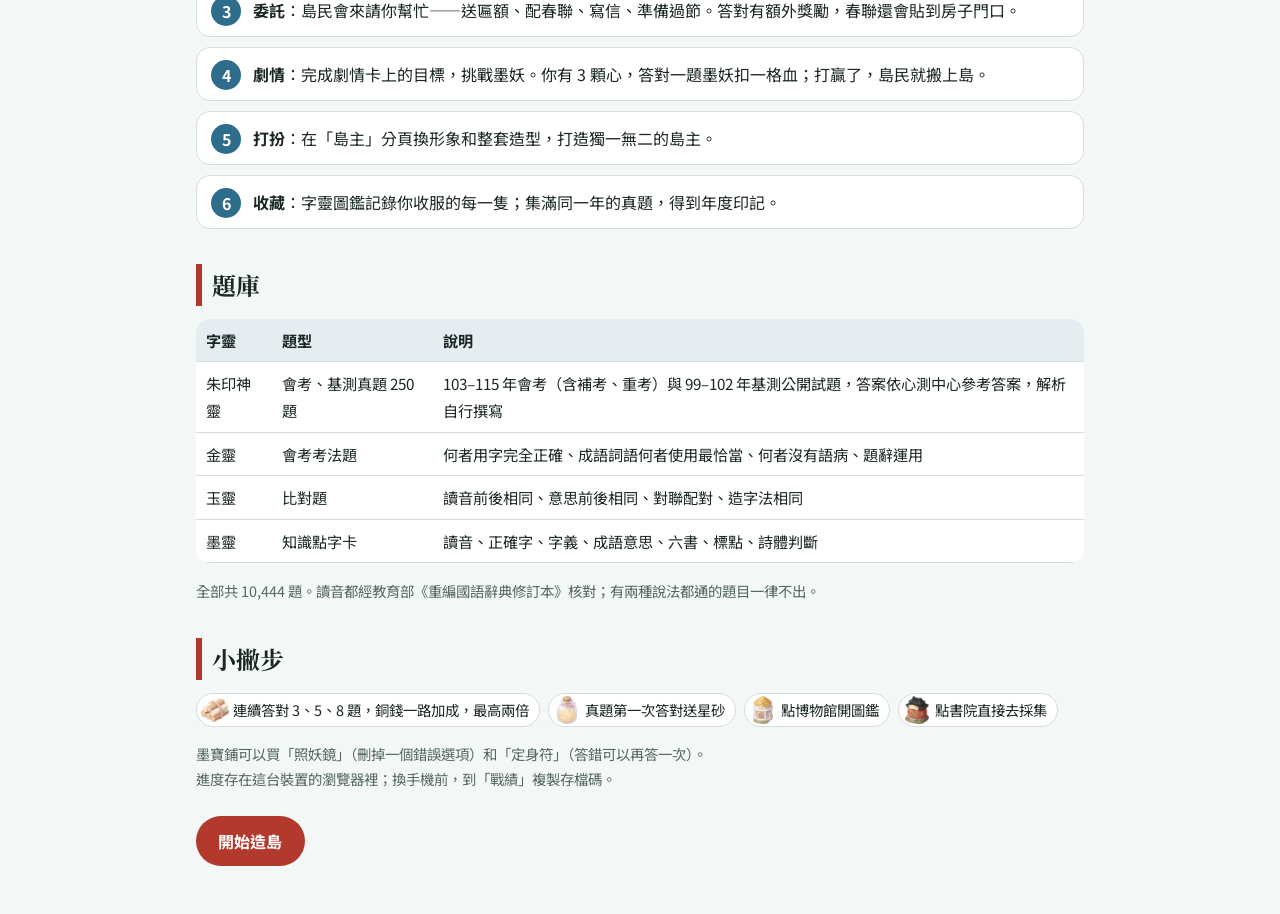
==== commit 4b41f73f: "更新網站 2026-11-04 15:48" ====
--- a/intro.html
+++ b/intro.html
@@ -111,7 +111,7 @@
     <div class="place"><img src="assets/grounds/workshop.webp" alt=""><div><b>文句工坊</b><span>標點、詞性語法、語病</span><span>→ 琉璃</span></div></div>
     <div class="place"><img src="assets/grounds/market.webp" alt=""><div><b>禮俗市集</b><span>題辭、對聯、稱謂、書信</span><span>→ 紅紙</span></div></div>
     <div class="place"><img src="assets/grounds/pavilion.webp" alt=""><div><b>詩詞亭</b><span>格律、節慶、國學常識</span><span>→ 詩箋</span></div></div>
-    <div class="place"><img src="assets/grounds/temple.webp" alt=""><div><b>會考神殿</b><span>99–115 基測、會考真題</span><span>→ 星砂</span></div></div>
+    <div class="place"><img src="assets/grounds/temple.webp" alt=""><div><b>會考神殿</b><span>99–115 基測、會考真題</span><span>→ 星砂（在任何採集地第一次答對真題都會給）</span></div></div>
   </div>
 
   <h2 id="how">怎麼玩</h2>
